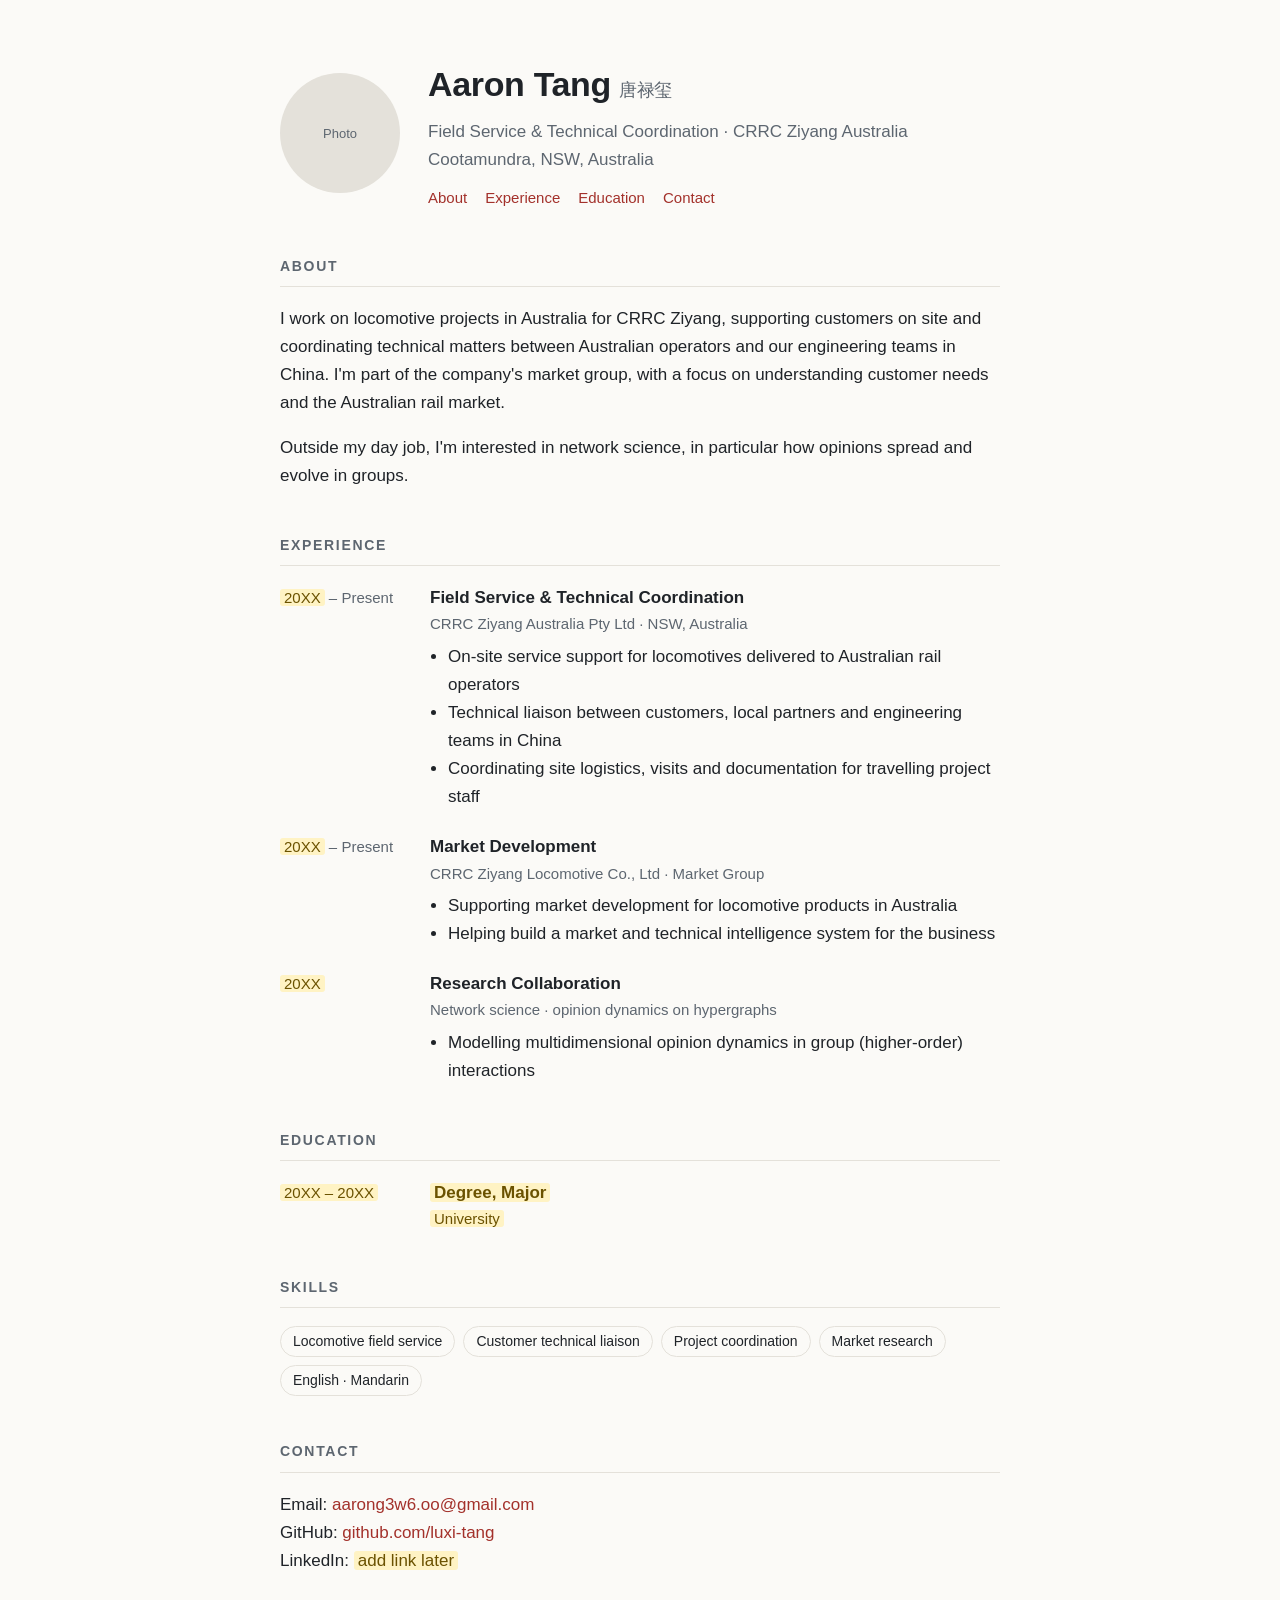
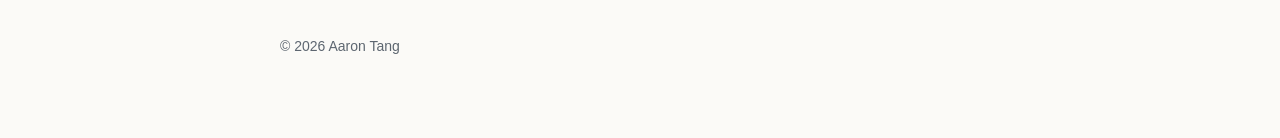
==== index.html @ 5e2300fd "Add files via upload" ====
<!doctype html>
<html lang="en">
<head>
<meta charset="utf-8">
<meta name="viewport" content="width=device-width, initial-scale=1">
<title>Aaron Tang</title>
<meta name="description" content="Aaron Tang — field service and technical coordination for locomotive projects in Australia.">
<style>
  :root{
    --bg:#fbfaf7; --text:#1f2328; --muted:#5d6670; --line:#e4e1da; --accent:#a3312b;
  }
  @media (prefers-color-scheme: dark){
    :root{ --bg:#16181b; --text:#e8e6e1; --muted:#9aa3ad; --line:#2c3035; --accent:#e0786f; }
  }
  *{box-sizing:border-box}
  body{margin:0;background:var(--bg);color:var(--text);
    font:17px/1.65 -apple-system,BlinkMacSystemFont,"Segoe UI",Roboto,"Helvetica Neue","PingFang SC",sans-serif;}
  .wrap{max-width:760px;margin:0 auto;padding:56px 20px 80px}
  header{display:flex;gap:28px;align-items:center;flex-wrap:wrap;margin-bottom:40px}
  .photo{width:120px;height:120px;border-radius:50%;background:var(--line);
    display:flex;align-items:center;justify-content:center;color:var(--muted);font-size:13px;flex-shrink:0}
  h1{margin:0;font-size:34px;letter-spacing:-.01em}
  h1 small{font-size:18px;font-weight:400;color:var(--muted);margin-left:8px}
  .role{margin:6px 0 0;color:var(--muted)}
  nav{margin-top:12px;display:flex;gap:18px;flex-wrap:wrap;font-size:15px}
  a{color:var(--accent);text-decoration:none} a:hover{text-decoration:underline}
  h2{font-size:14px;text-transform:uppercase;letter-spacing:.12em;color:var(--muted);
    border-bottom:1px solid var(--line);padding-bottom:8px;margin:44px 0 18px}
  .item{display:grid;grid-template-columns:130px 1fr;gap:4px 20px;margin-bottom:22px}
  .when{color:var(--muted);font-size:15px;padding-top:2px}
  .item h3{margin:0;font-size:17px}
  .item .org{color:var(--muted);font-size:15px}
  .item ul{margin:6px 0 0;padding-left:18px}
  .tags{display:flex;flex-wrap:wrap;gap:8px;list-style:none;padding:0;margin:0}
  .tags li{border:1px solid var(--line);border-radius:999px;padding:3px 12px;font-size:14px}
  .todo{background:#fff3c4;color:#6b5200;padding:0 4px;border-radius:3px}
  @media (prefers-color-scheme: dark){ .todo{background:#4a3d00;color:#ffe48a} }
  footer{margin-top:60px;color:var(--muted);font-size:14px}
  @media (max-width:560px){ .item{grid-template-columns:1fr} h1{font-size:28px} }
</style>
</head>
<body>
<div class="wrap">

<header>
  <div class="photo">Photo</div>
  <div>
    <h1>Aaron Tang<small>唐禄玺</small></h1>
    <p class="role">Field Service &amp; Technical Coordination · CRRC Ziyang Australia<br>Cootamundra, NSW, Australia</p>
    <nav>
      <a href="#about">About</a>
      <a href="#experience">Experience</a>
      <a href="#education">Education</a>
      <a href="#contact">Contact</a>
    </nav>
  </div>
</header>

<section id="about">
  <h2>About</h2>
  <p>I work on locomotive projects in Australia for CRRC Ziyang, supporting customers on site and coordinating technical matters between Australian operators and our engineering teams in China. I'm part of the company's market group, with a focus on understanding customer needs and the Australian rail market.</p>
  <p>Outside my day job, I'm interested in network science, in particular how opinions spread and evolve in groups.</p>
</section>

<section id="experience">
  <h2>Experience</h2>

  <div class="item">
    <div class="when"><span class="todo">20XX</span> – Present</div>
    <div>
      <h3>Field Service &amp; Technical Coordination</h3>
      <div class="org">CRRC Ziyang Australia Pty Ltd · NSW, Australia</div>
      <ul>
        <li>On-site service support for locomotives delivered to Australian rail operators</li>
        <li>Technical liaison between customers, local partners and engineering teams in China</li>
        <li>Coordinating site logistics, visits and documentation for travelling project staff</li>
      </ul>
    </div>
  </div>

  <div class="item">
    <div class="when"><span class="todo">20XX</span> – Present</div>
    <div>
      <h3>Market Development</h3>
      <div class="org">CRRC Ziyang Locomotive Co., Ltd · Market Group</div>
      <ul>
        <li>Supporting market development for locomotive products in Australia</li>
        <li>Helping build a market and technical intelligence system for the business</li>
      </ul>
    </div>
  </div>

  <div class="item">
    <div class="when"><span class="todo">20XX</span></div>
    <div>
      <h3>Research Collaboration</h3>
      <div class="org">Network science · opinion dynamics on hypergraphs</div>
      <ul>
        <li>Modelling multidimensional opinion dynamics in group (higher-order) interactions</li>
      </ul>
    </div>
  </div>
</section>

<section id="education">
  <h2>Education</h2>
  <div class="item">
    <div class="when"><span class="todo">20XX – 20XX</span></div>
    <div>
      <h3><span class="todo">Degree, Major</span></h3>
      <div class="org"><span class="todo">University</span></div>
    </div>
  </div>
</section>

<section>
  <h2>Skills</h2>
  <ul class="tags">
    <li>Locomotive field service</li>
    <li>Customer technical liaison</li>
    <li>Project coordination</li>
    <li>Market research</li>
    <li>English · Mandarin</li>
  </ul>
</section>

<section id="contact">
  <h2>Contact</h2>
  <p>Email: <a href="mailto:aarong3w6.oo@gmail.com">aarong3w6.oo@gmail.com</a><br>
     GitHub: <a href="https://github.com/luxi-tang">github.com/luxi-tang</a><br>
     LinkedIn: <a href="#"><span class="todo">add link later</span></a></p>
</section>

<footer>© 2026 Aaron Tang</footer>
</div>
</body>
</html>
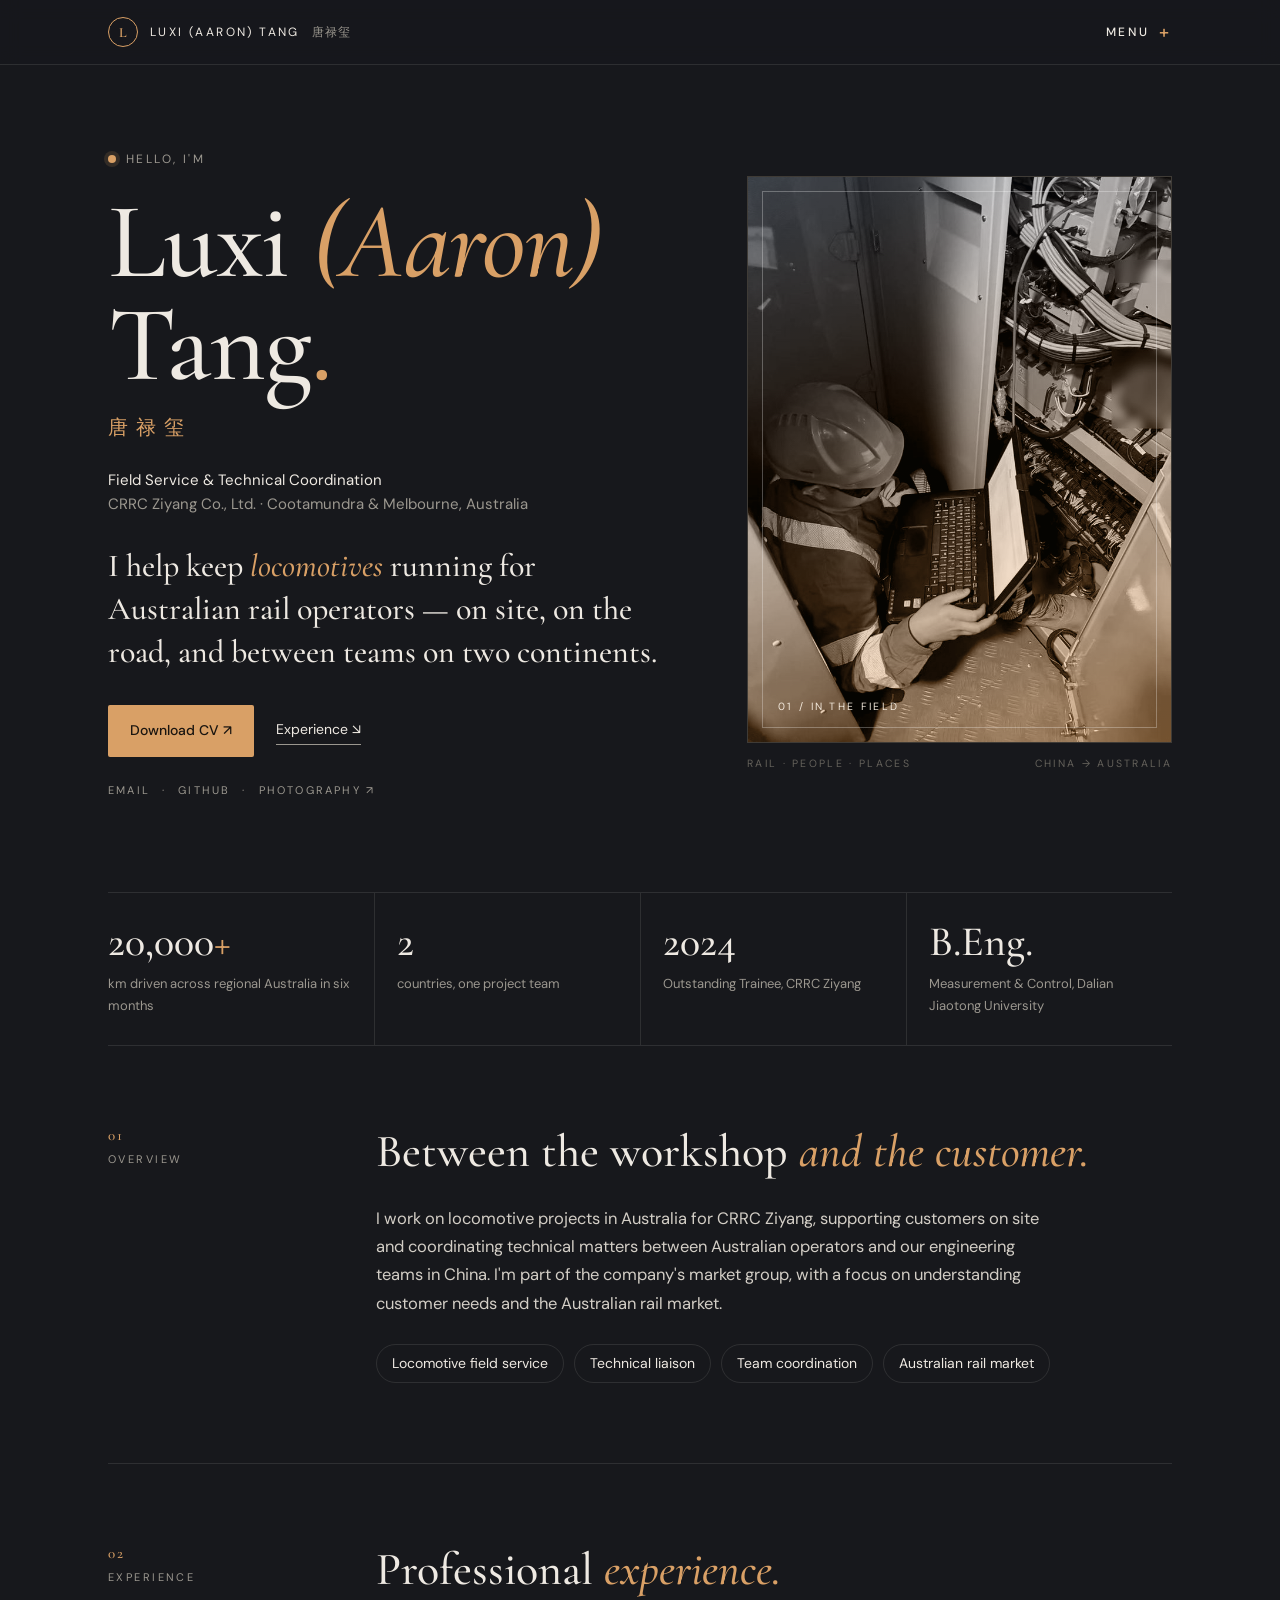
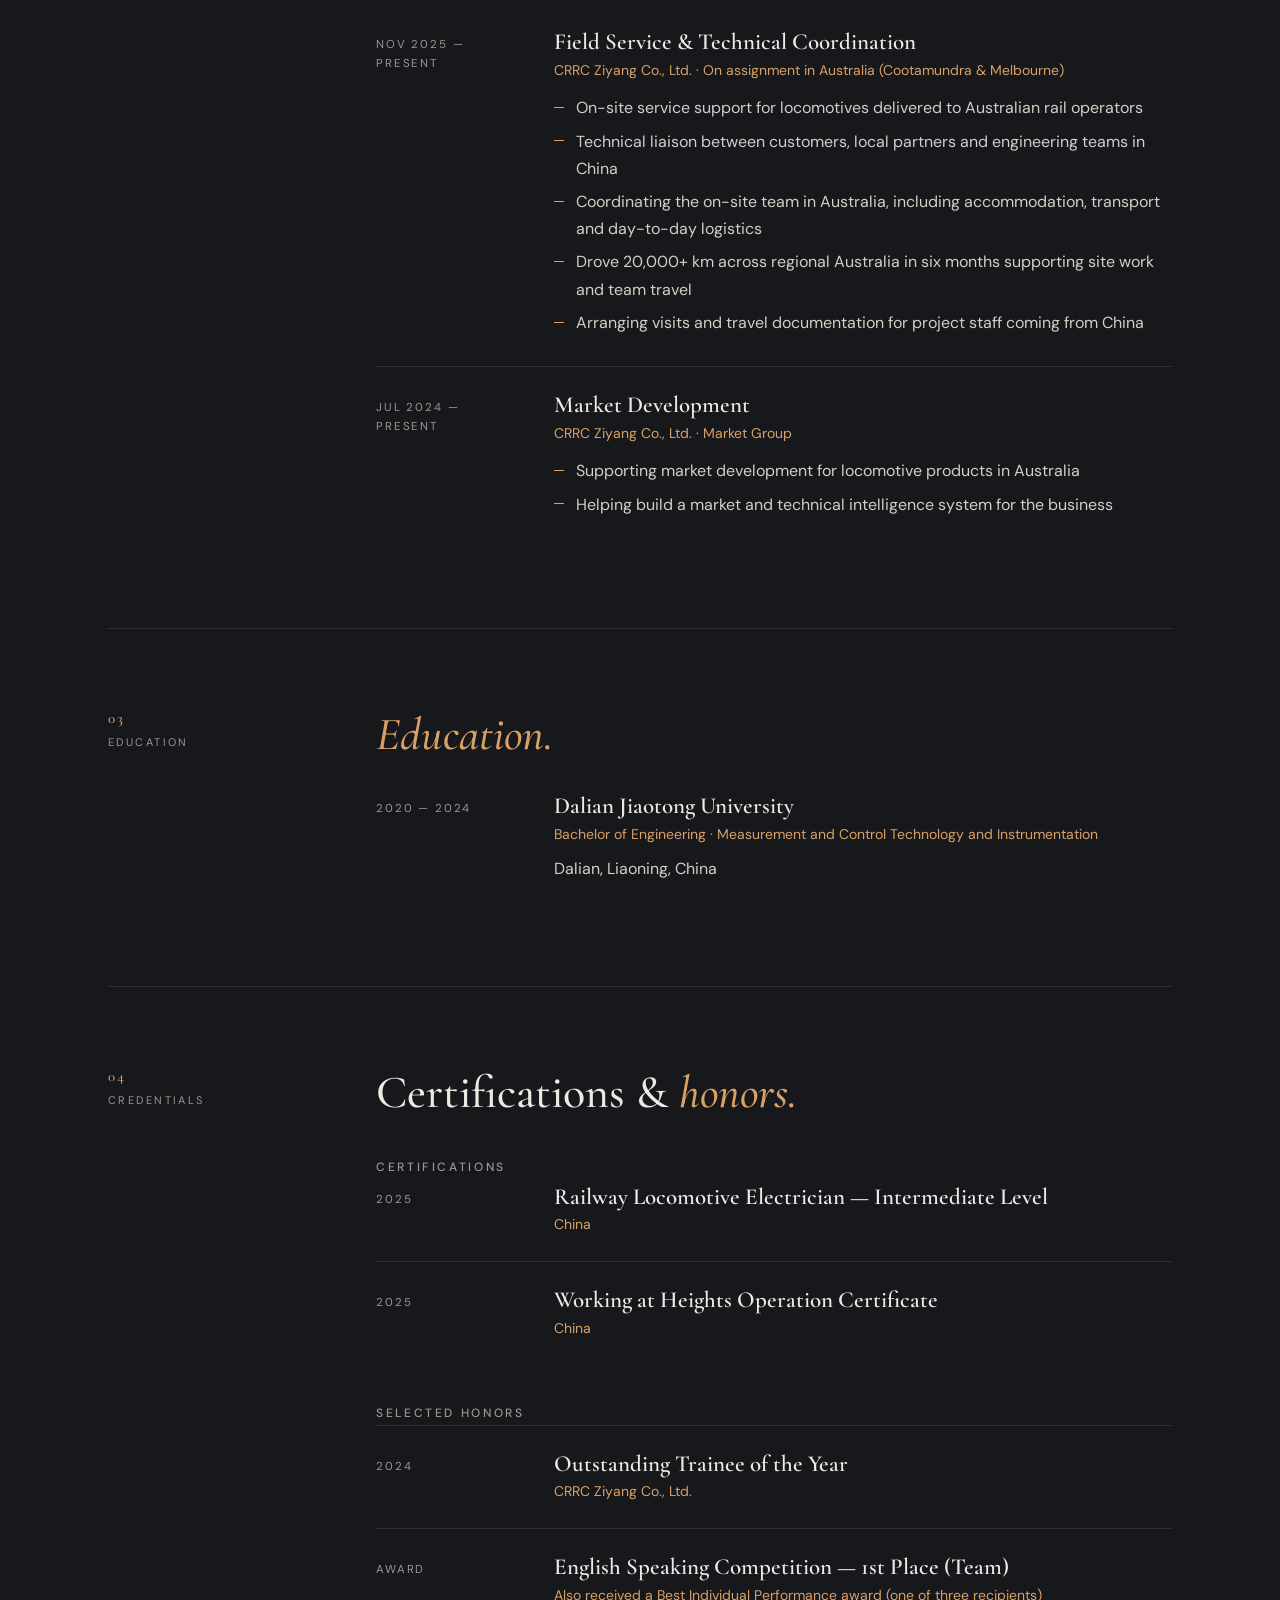
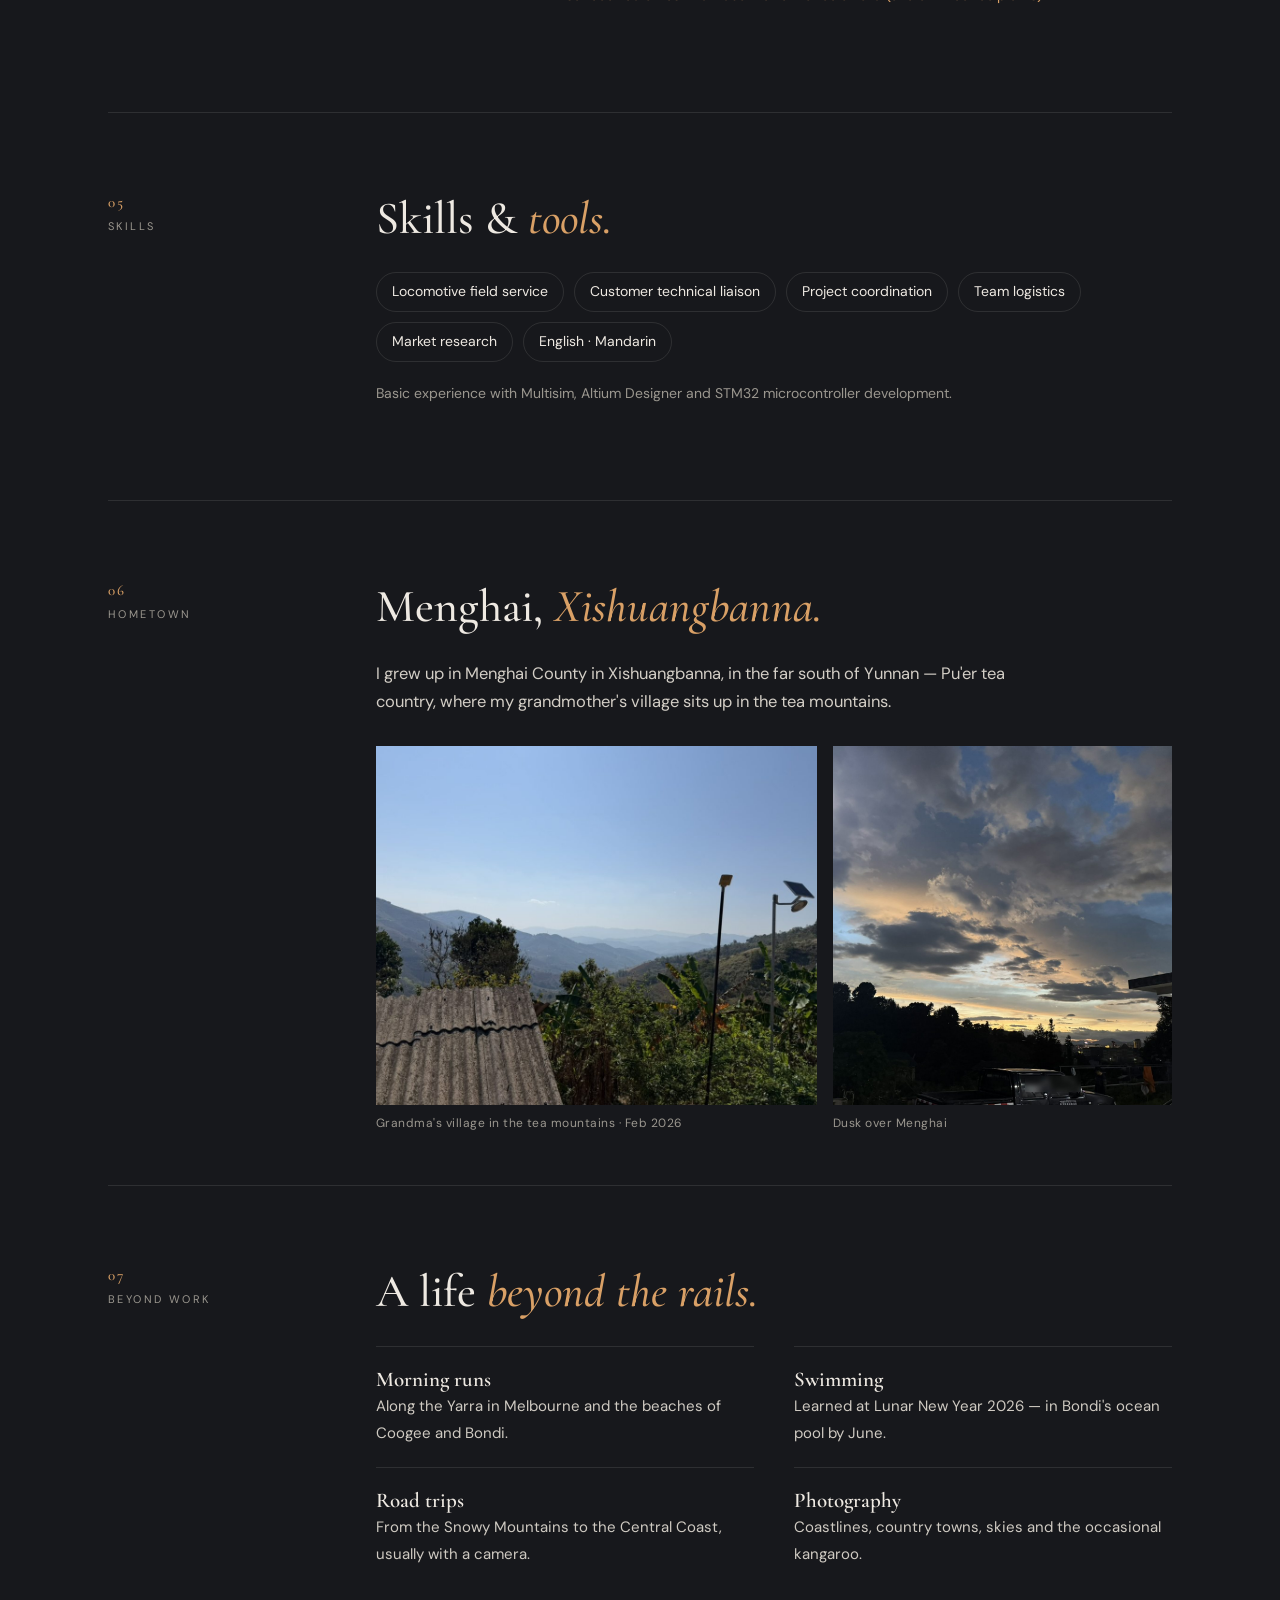
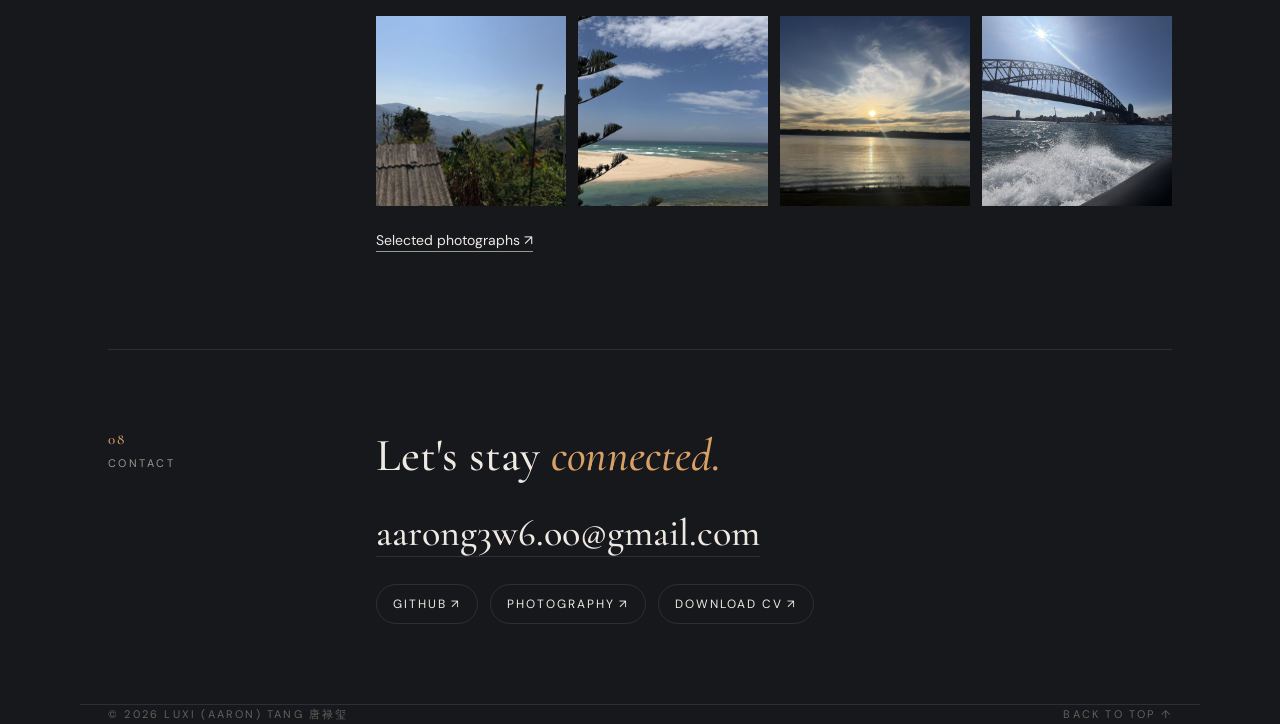
==== commit 5211da3c: "Add files via upload" ====
--- a/index.html
+++ b/index.html
@@ -3,135 +3,215 @@
 <head>
 <meta charset="utf-8">
 <meta name="viewport" content="width=device-width, initial-scale=1">
-<title>Aaron Tang</title>
-<meta name="description" content="Aaron Tang — field service and technical coordination for locomotive projects in Australia.">
-<style>
-  :root{
-    --bg:#fbfaf7; --text:#1f2328; --muted:#5d6670; --line:#e4e1da; --accent:#a3312b;
-  }
-  @media (prefers-color-scheme: dark){
-    :root{ --bg:#16181b; --text:#e8e6e1; --muted:#9aa3ad; --line:#2c3035; --accent:#e0786f; }
-  }
-  *{box-sizing:border-box}
-  body{margin:0;background:var(--bg);color:var(--text);
-    font:17px/1.65 -apple-system,BlinkMacSystemFont,"Segoe UI",Roboto,"Helvetica Neue","PingFang SC",sans-serif;}
-  .wrap{max-width:760px;margin:0 auto;padding:56px 20px 80px}
-  header{display:flex;gap:28px;align-items:center;flex-wrap:wrap;margin-bottom:40px}
-  .photo{width:120px;height:120px;border-radius:50%;background:var(--line);
-    display:flex;align-items:center;justify-content:center;color:var(--muted);font-size:13px;flex-shrink:0}
-  h1{margin:0;font-size:34px;letter-spacing:-.01em}
-  h1 small{font-size:18px;font-weight:400;color:var(--muted);margin-left:8px}
-  .role{margin:6px 0 0;color:var(--muted)}
-  nav{margin-top:12px;display:flex;gap:18px;flex-wrap:wrap;font-size:15px}
-  a{color:var(--accent);text-decoration:none} a:hover{text-decoration:underline}
-  h2{font-size:14px;text-transform:uppercase;letter-spacing:.12em;color:var(--muted);
-    border-bottom:1px solid var(--line);padding-bottom:8px;margin:44px 0 18px}
-  .item{display:grid;grid-template-columns:130px 1fr;gap:4px 20px;margin-bottom:22px}
-  .when{color:var(--muted);font-size:15px;padding-top:2px}
-  .item h3{margin:0;font-size:17px}
-  .item .org{color:var(--muted);font-size:15px}
-  .item ul{margin:6px 0 0;padding-left:18px}
-  .tags{display:flex;flex-wrap:wrap;gap:8px;list-style:none;padding:0;margin:0}
-  .tags li{border:1px solid var(--line);border-radius:999px;padding:3px 12px;font-size:14px}
-  .todo{background:#fff3c4;color:#6b5200;padding:0 4px;border-radius:3px}
-  @media (prefers-color-scheme: dark){ .todo{background:#4a3d00;color:#ffe48a} }
-  footer{margin-top:60px;color:var(--muted);font-size:14px}
-  @media (max-width:560px){ .item{grid-template-columns:1fr} h1{font-size:28px} }
-</style>
+<meta name="theme-color" content="#17181c">
+<title>Luxi (Aaron) Tang</title>
+<meta name="description" content="Luxi (Aaron) Tang 唐禄玺 — field service and technical coordination for locomotive projects in Australia, CRRC Ziyang Co., Ltd.">
+<link rel="preconnect" href="https://fonts.googleapis.com">
+<link rel="preconnect" href="https://fonts.gstatic.com" crossorigin>
+<link href="https://fonts.googleapis.com/css2?family=Cormorant+Garamond:ital,wght@0,500;0,600;1,500&family=DM+Sans:wght@400;500;600&display=swap" rel="stylesheet">
+<link rel="stylesheet" href="style.css">
 </head>
-<body>
-<div class="wrap">
-
-<header>
-  <div class="photo">Photo</div>
-  <div>
-    <h1>Aaron Tang<small>唐禄玺</small></h1>
-    <p class="role">Field Service &amp; Technical Coordination · CRRC Ziyang Australia<br>Cootamundra, NSW, Australia</p>
-    <nav>
-      <a href="#about">About</a>
-      <a href="#experience">Experience</a>
-      <a href="#education">Education</a>
-      <a href="#contact">Contact</a>
-    </nav>
+<body id="top">
+<header class="bar">
+  <div class="wrap">
+    <a class="brand" href="index.html"><span class="mark">L</span><span class="full">Luxi (Aaron) Tang</span><span class="cn">唐禄玺</span></a>
+    <button type="button" class="menubtn" id="menubtn" aria-expanded="false" aria-controls="menu">Menu <i>+</i></button>
   </div>
 </header>
-
-<section id="about">
-  <h2>About</h2>
-  <p>I work on locomotive projects in Australia for CRRC Ziyang, supporting customers on site and coordinating technical matters between Australian operators and our engineering teams in China. I'm part of the company's market group, with a focus on understanding customer needs and the Australian rail market.</p>
-  <p>Outside my day job, I'm interested in network science, in particular how opinions spread and evolve in groups.</p>
-</section>
-
-<section id="experience">
-  <h2>Experience</h2>
-
-  <div class="item">
-    <div class="when"><span class="todo">20XX</span> – Present</div>
-    <div>
-      <h3>Field Service &amp; Technical Coordination</h3>
-      <div class="org">CRRC Ziyang Australia Pty Ltd · NSW, Australia</div>
-      <ul>
-        <li>On-site service support for locomotives delivered to Australian rail operators</li>
-        <li>Technical liaison between customers, local partners and engineering teams in China</li>
-        <li>Coordinating site logistics, visits and documentation for travelling project staff</li>
+<nav class="menu" id="menu" aria-label="Site">
+  <div class="wrap">
+    <div class="lbl">Explore / Luxi Tang</div>
+    <ol><li><a href="#overview"><small>01</small>Overview<span class="arr">↘</span></a></li><li><a href="#experience"><small>02</small>Experience<span class="arr">↘</span></a></li><li><a href="#education"><small>03</small>Education<span class="arr">↘</span></a></li><li><a href="#honors"><small>04</small>Certifications &amp; honors<span class="arr">↘</span></a></li><li><a href="#skills"><small>05</small>Skills<span class="arr">↘</span></a></li><li><a href="#hometown"><small>06</small>Menghai, Xishuangbanna<span class="arr">↘</span></a></li><li><a href="photography.html"><small>07</small>Photography<span class="arr">↗</span></a></li><li><a href="Luxi_Tang_CV.pdf" download><small>08</small>Download CV<span class="arr">↗</span></a></li></ol>
+  </div>
+</nav>
+
+<main class="wrap">
+
+  <div class="hero" id="overview">
+    <div>
+      <div class="hello">Hello, I'm</div>
+      <h1>Luxi <em>(Aaron)</em><br>Tang<span class="dot">.</span></h1>
+      <div class="cnname">唐禄玺</div>
+      <p class="role">Field Service &amp; Technical Coordination<br><span>CRRC Ziyang Co., Ltd. · Cootamundra &amp; Melbourne, Australia</span></p>
+      <p class="lead">I help keep <em>locomotives</em> running for Australian rail operators — on site, on the road, and between teams on two continents.</p>
+      <div class="cta">
+        <a class="btn" href="Luxi_Tang_CV.pdf" download>Download CV ↗</a>
+        <a class="ghost" href="#experience">Experience ↘</a>
+      </div>
+      <div class="links">
+        <a href="mailto:aarong3w6.oo@gmail.com">Email</a><span>·</span>
+        <a href="https://github.com/luxi-tang">GitHub</a><span>·</span>
+        <a href="photography.html">Photography ↗</a>
+      </div>
+    </div>
+    <div>
+      <figure class="frame">
+        <img src="img/field.jpg" alt="Luxi Tang working on a locomotive electrical cabinet">
+        <figcaption>01 / In the field</figcaption>
+      </figure>
+      <div class="under"><span>Rail · People · Places</span><span>China → Australia</span></div>
+    </div>
+  </div>
+
+  <div class="stats">
+    <div class="stat"><b>20,000<i>+</i></b><span>km driven across regional Australia in six months</span></div>
+    <div class="stat"><b>2</b><span>countries, one project team</span></div>
+    <div class="stat"><b>2024</b><span>Outstanding Trainee, CRRC Ziyang</span></div>
+    <div class="stat"><b>B.Eng.</b><span>Measurement &amp; Control, Dalian Jiaotong University</span></div>
+  </div>
+
+  <section class="block" id="about">
+    <div class="label"><b>01</b>Overview</div>
+    <div>
+      <h2>Between the workshop <em>and the customer.</em></h2>
+      <p class="prose">I work on locomotive projects in Australia for CRRC Ziyang, supporting customers on site and coordinating technical matters between Australian operators and our engineering teams in China. I'm part of the company's market group, with a focus on understanding customer needs and the Australian rail market.</p>
+      <ul class="chips">
+        <li>Locomotive field service</li>
+        <li>Technical liaison</li>
+        <li>Team coordination</li>
+        <li>Australian rail market</li>
       </ul>
     </div>
-  </div>
-
-  <div class="item">
-    <div class="when"><span class="todo">20XX</span> – Present</div>
-    <div>
-      <h3>Market Development</h3>
-      <div class="org">CRRC Ziyang Locomotive Co., Ltd · Market Group</div>
-      <ul>
-        <li>Supporting market development for locomotive products in Australia</li>
-        <li>Helping build a market and technical intelligence system for the business</li>
+  </section>
+
+  <section class="block" id="experience">
+    <div class="label"><b>02</b>Experience</div>
+    <div>
+      <h2>Professional <em>experience.</em></h2>
+      <div class="entry">
+        <div class="when">Nov 2025 — Present</div>
+        <div>
+          <h3>Field Service &amp; Technical Coordination</h3>
+          <div class="org">CRRC Ziyang Co., Ltd. · On assignment in Australia (Cootamundra &amp; Melbourne)</div>
+          <ul>
+            <li>On-site service support for locomotives delivered to Australian rail operators</li>
+            <li>Technical liaison between customers, local partners and engineering teams in China</li>
+            <li>Coordinating the on-site team in Australia, including accommodation, transport and day-to-day logistics</li>
+            <li>Drove 20,000+ km across regional Australia in six months supporting site work and team travel</li>
+            <li>Arranging visits and travel documentation for project staff coming from China</li>
+          </ul>
+        </div>
+      </div>
+      <div class="entry">
+        <div class="when">Jul 2024 — Present</div>
+        <div>
+          <h3>Market Development</h3>
+          <div class="org">CRRC Ziyang Co., Ltd. · Market Group</div>
+          <ul>
+            <li>Supporting market development for locomotive products in Australia</li>
+            <li>Helping build a market and technical intelligence system for the business</li>
+          </ul>
+        </div>
+      </div>
+    </div>
+  </section>
+
+  <section class="block" id="education">
+    <div class="label"><b>03</b>Education</div>
+    <div>
+      <h2><em>Education.</em></h2>
+      <div class="entry">
+        <div class="when">2020 — 2024</div>
+        <div>
+          <h3>Dalian Jiaotong University</h3>
+          <div class="org">Bachelor of Engineering · Measurement and Control Technology and Instrumentation</div>
+          <p>Dalian, Liaoning, China</p>
+        </div>
+      </div>
+    </div>
+  </section>
+
+  <section class="block" id="honors">
+    <div class="label"><b>04</b>Credentials</div>
+    <div>
+      <h2>Certifications &amp; <em>honors.</em></h2>
+      <h3 class="sub">Certifications</h3>
+      <div class="entry">
+        <div class="when">2025</div>
+        <div><h3>Railway Locomotive Electrician — Intermediate Level</h3><div class="org">China</div></div>
+      </div>
+      <div class="entry">
+        <div class="when">2025</div>
+        <div><h3>Working at Heights Operation Certificate</h3><div class="org">China</div></div>
+      </div>
+      <h3 class="sub">Selected honors</h3>
+      <div class="entry">
+        <div class="when">2024</div>
+        <div><h3>Outstanding Trainee of the Year</h3><div class="org">CRRC Ziyang Co., Ltd.</div></div>
+      </div>
+      <div class="entry">
+        <div class="when">Award</div>
+        <div><h3>English Speaking Competition — 1st Place (Team)</h3><div class="org">Also received a Best Individual Performance award (one of three recipients)</div></div>
+      </div>
+    </div>
+  </section>
+
+  <section class="block" id="skills">
+    <div class="label"><b>05</b>Skills</div>
+    <div>
+      <h2>Skills &amp; <em>tools.</em></h2>
+      <ul class="chips" style="margin-top:0">
+        <li>Locomotive field service</li>
+        <li>Customer technical liaison</li>
+        <li>Project coordination</li>
+        <li>Team logistics</li>
+        <li>Market research</li>
+        <li>English · Mandarin</li>
       </ul>
-    </div>
-  </div>
-
-  <div class="item">
-    <div class="when"><span class="todo">20XX</span></div>
-    <div>
-      <h3>Research Collaboration</h3>
-      <div class="org">Network science · opinion dynamics on hypergraphs</div>
-      <ul>
-        <li>Modelling multidimensional opinion dynamics in group (higher-order) interactions</li>
-      </ul>
-    </div>
-  </div>
-</section>
-
-<section id="education">
-  <h2>Education</h2>
-  <div class="item">
-    <div class="when"><span class="todo">20XX – 20XX</span></div>
-    <div>
-      <h3><span class="todo">Degree, Major</span></h3>
-      <div class="org"><span class="todo">University</span></div>
-    </div>
-  </div>
-</section>
-
-<section>
-  <h2>Skills</h2>
-  <ul class="tags">
-    <li>Locomotive field service</li>
-    <li>Customer technical liaison</li>
-    <li>Project coordination</li>
-    <li>Market research</li>
-    <li>English · Mandarin</li>
-  </ul>
-</section>
-
-<section id="contact">
-  <h2>Contact</h2>
-  <p>Email: <a href="mailto:aarong3w6.oo@gmail.com">aarong3w6.oo@gmail.com</a><br>
-     GitHub: <a href="https://github.com/luxi-tang">github.com/luxi-tang</a><br>
-     LinkedIn: <a href="#"><span class="todo">add link later</span></a></p>
-</section>
-
-<footer>© 2026 Aaron Tang</footer>
-</div>
+      <p class="note">Basic experience with Multisim, Altium Designer and STM32 microcontroller development.</p>
+    </div>
+  </section>
+
+  <section class="block" id="hometown">
+    <div class="label"><b>06</b>Hometown</div>
+    <div>
+      <h2>Menghai, <em>Xishuangbanna.</em></h2>
+      <p class="prose">I grew up in Menghai County in Xishuangbanna, in the far south of Yunnan — Pu'er tea country, where my grandmother's village sits up in the tea mountains.</p>
+      <div class="home-grid">
+        <figure><img loading="lazy" src="img/hometown.jpg" alt="Grandma's village in the tea mountains of Menghai"><figcaption>Grandma's village in the tea mountains · Feb 2026</figcaption></figure>
+        <figure><img loading="lazy" src="img/hometown-dusk.jpg" alt="Dusk over Menghai"><figcaption>Dusk over Menghai</figcaption></figure>
+      </div>
+    </div>
+  </section>
+
+  <section class="block" id="life">
+    <div class="label"><b>07</b>Beyond work</div>
+    <div>
+      <h2>A life <em>beyond the rails.</em></h2>
+      <div class="life">
+        <div><b>Morning runs</b><span>Along the Yarra in Melbourne and the beaches of Coogee and Bondi.</span></div>
+        <div><b>Swimming</b><span>Learned at Lunar New Year 2026 — in Bondi's ocean pool by June.</span></div>
+        <div><b>Road trips</b><span>From the Snowy Mountains to the Central Coast, usually with a camera.</span></div>
+        <div><b>Photography</b><span>Coastlines, country towns, skies and the occasional kangaroo.</span></div>
+      </div>
+      <div class="strip"><a href="photography.html"><img loading="lazy" src="gallery/24-grandmas-village.jpg" alt=""></a><a href="photography.html"><img loading="lazy" src="gallery/09-the-entrance.jpg" alt=""></a><a href="photography.html"><img loading="lazy" src="gallery/47-lake-albert-sunset.jpg" alt=""></a><a href="photography.html"><img loading="lazy" src="gallery/41-harbour-bridge.jpg" alt=""></a></div>
+      <p style="margin-top:20px"><a class="ghost" href="photography.html">Selected photographs ↗</a></p>
+    </div>
+  </section>
+
+  <section class="block contact" id="contact">
+    <div class="label"><b>08</b>Contact</div>
+    <div>
+      <h2>Let's stay <em>connected.</em></h2>
+      <p><a class="big" href="mailto:aarong3w6.oo@gmail.com">aarong3w6.oo@gmail.com</a></p>
+      <div class="iconrow">
+        <a href="https://github.com/luxi-tang">GitHub ↗</a>
+        <a href="photography.html">Photography ↗</a>
+        <a href="Luxi_Tang_CV.pdf" download>Download CV ↗</a>
+      </div>
+    </div>
+  </section>
+</main>
+<footer class="wrap">
+  <span>© 2026 Luxi (Aaron) Tang 唐禄玺</span>
+  <a href="#top">Back to top ↑</a>
+</footer>
+<script>
+(function(){var b=document.getElementById('menubtn'),m=document.getElementById('menu');
+function set(o){document.body.classList.toggle('menu-open',o);b.setAttribute('aria-expanded',o);}
+b.addEventListener('click',function(){set(!document.body.classList.contains('menu-open'));});
+m.addEventListener('click',function(e){if(e.target.closest('a'))set(false);});
+document.addEventListener('keydown',function(e){if(e.key==='Escape')set(false);});})();
+</script>
 </body>
 </html>
--- a/style.css
+++ b/style.css
@@ -0,0 +1,166 @@
+:root{
+  --bg:#17181c; --bg2:#1e2025; --text:#eee9e2; --muted:#9b978f; --faint:#64615b;
+  --line:rgba(238,233,226,.11); --accent:#d9a066; --accent-soft:rgba(217,160,102,.14);
+  --serif:"Cormorant Garamond",Georgia,"Songti SC",serif;
+  --sans:"DM Sans",-apple-system,BlinkMacSystemFont,"Segoe UI","PingFang SC",sans-serif;
+}
+*{box-sizing:border-box}
+html{scroll-behavior:smooth}
+body{margin:0;background:var(--bg);color:var(--text);font:16px/1.7 var(--sans);
+  background-image:radial-gradient(1100px 650px at 88% -8%,rgba(217,160,102,.09),transparent 60%)}
+a{color:inherit;text-decoration:none}
+img{max-width:100%}
+.wrap{max-width:1120px;margin:0 auto;padding:0 28px}
+em{font-style:italic;color:var(--accent)}
+
+/* ---------- top bar + menu ---------- */
+.bar{position:sticky;top:0;z-index:20;background:rgba(23,24,28,.86);backdrop-filter:blur(10px);-webkit-backdrop-filter:blur(10px);border-bottom:1px solid var(--line)}
+.bar .wrap{display:flex;align-items:center;justify-content:space-between;height:64px;gap:16px}
+.brand{display:flex;align-items:center;gap:12px;font-size:12px;letter-spacing:.2em;text-transform:uppercase}
+.brand .mark{width:30px;height:30px;border:1px solid var(--accent);border-radius:50%;display:grid;place-items:center;font:600 14px var(--serif);color:var(--accent);letter-spacing:0}
+.brand .cn{letter-spacing:.1em;color:var(--muted)}
+.menubtn{background:none;border:0;color:var(--text);font:500 12px var(--sans);letter-spacing:.22em;text-transform:uppercase;cursor:pointer;display:flex;align-items:center;gap:10px;padding:8px 0}
+.menubtn i{font-style:normal;font-size:18px;color:var(--accent);transition:transform .3s;display:inline-block}
+.menu-open .menubtn i{transform:rotate(45deg)}
+.menu{position:fixed;inset:64px 0 0 0;z-index:19;background:rgba(23,24,28,.97);backdrop-filter:blur(12px);-webkit-backdrop-filter:blur(12px);
+  opacity:0;pointer-events:none;transition:opacity .25s;overflow:auto}
+.menu-open .menu{opacity:1;pointer-events:auto}
+.menu .wrap{padding-top:48px;padding-bottom:48px}
+.menu .lbl{font-size:11px;letter-spacing:.22em;text-transform:uppercase;color:var(--muted);margin-bottom:22px}
+.menu ol{list-style:none;margin:0;padding:0;border-top:1px solid var(--line)}
+.menu li a{display:flex;align-items:baseline;gap:22px;padding:16px 0;border-bottom:1px solid var(--line);font:500 clamp(24px,3.4vw,38px)/1.2 var(--serif);transition:color .2s,padding .2s}
+.menu li a:hover{color:var(--accent);padding-left:8px}
+.menu li a small{font:500 12px var(--sans);letter-spacing:.16em;color:var(--accent);min-width:28px}
+.menu li a span.arr{margin-left:auto;font:400 18px var(--sans);color:var(--muted)}
+
+/* ---------- hero ---------- */
+.hero{display:grid;grid-template-columns:1.15fr .85fr;gap:64px;align-items:center;padding:84px 0 92px}
+.hello{display:flex;align-items:center;gap:10px;font-size:12px;letter-spacing:.2em;text-transform:uppercase;color:var(--muted)}
+.hello::before{content:"";width:8px;height:8px;border-radius:50%;background:var(--accent);box-shadow:0 0 0 4px var(--accent-soft)}
+h1{font:500 clamp(60px,8.4vw,112px)/.95 var(--serif);margin:22px 0 14px;letter-spacing:-.015em}
+h1 em{font-weight:500}
+h1 .dot{color:var(--accent)}
+.cnname{font-size:20px;letter-spacing:.4em;color:var(--accent)}
+.role{margin:24px 0 0;font-size:15px;line-height:1.6}
+.role span{color:var(--muted)}
+.lead{font:500 clamp(25px,2.8vw,32px)/1.35 var(--serif);margin:28px 0 0;max-width:560px}
+.cta{display:flex;gap:22px;align-items:center;margin-top:32px;flex-wrap:wrap}
+.btn{background:var(--accent);color:#1a1510;padding:14px 22px;font-size:14px;font-weight:500;border-radius:2px;transition:background .2s}
+.btn:hover{background:#e6b27c}
+.ghost{font-size:14px;border-bottom:1px solid var(--muted);padding-bottom:2px}
+.ghost:hover{color:var(--accent);border-color:var(--accent)}
+.links{margin-top:24px;font-size:11px;letter-spacing:.2em;text-transform:uppercase;color:var(--muted);display:flex;gap:12px;flex-wrap:wrap}
+.links a:hover{color:var(--accent)}
+.frame{position:relative;aspect-ratio:3/4;overflow:hidden;border:1px solid var(--line);background:#2a2520;margin:0}
+.frame img{width:100%;height:100%;object-fit:cover;object-position:center 40%;filter:grayscale(1) contrast(1.05) brightness(.95);mix-blend-mode:luminosity;opacity:.9}
+.frame::before{content:"";position:absolute;inset:0;background:linear-gradient(160deg,rgba(64,78,96,.55),rgba(217,160,102,.55));mix-blend-mode:color;z-index:1}
+.frame::after{content:"";position:absolute;inset:14px;border:1px solid rgba(255,255,255,.28);z-index:2}
+.frame figcaption{position:absolute;left:30px;bottom:26px;z-index:3;font-size:10.5px;letter-spacing:.22em;text-transform:uppercase;color:#f3e9dc}
+.under{display:flex;justify-content:space-between;margin-top:12px;font-size:10.5px;letter-spacing:.22em;text-transform:uppercase;color:var(--faint)}
+
+/* ---------- sections ---------- */
+section.block{display:grid;grid-template-columns:220px 1fr;gap:48px;padding:80px 0;border-top:1px solid var(--line)}
+.label{font-size:11px;letter-spacing:.22em;text-transform:uppercase;color:var(--muted)}
+.label b{display:block;font:500 15px var(--serif);color:var(--accent);letter-spacing:.1em;margin-bottom:6px}
+h2{font:500 clamp(32px,3.8vw,46px)/1.12 var(--serif);margin:0 0 28px}
+h3.sub{font:500 12px var(--sans);letter-spacing:.22em;text-transform:uppercase;color:var(--muted);margin:40px 0 4px}
+.prose{color:#d3cec6;font-size:16.5px;max-width:680px;margin:0 0 16px}
+.chips{display:flex;flex-wrap:wrap;gap:10px;list-style:none;padding:0;margin:26px 0 0}
+.chips li{border:1px solid var(--line);padding:7px 15px;font-size:14px;border-radius:999px}
+.entry{display:grid;grid-template-columns:150px 1fr;gap:6px 28px;padding:24px 0;border-top:1px solid var(--line)}
+.entry:first-of-type{border-top:0;padding-top:4px}
+.when{font-size:11.5px;letter-spacing:.16em;text-transform:uppercase;color:var(--muted);padding-top:7px}
+.entry h3{margin:0;font:600 23px/1.25 var(--serif)}
+.entry .org{color:var(--accent);font-size:14px;margin-top:2px}
+.entry ul{margin:12px 0 0;padding:0;list-style:none;color:#d3cec6}
+.entry li{position:relative;padding-left:22px;margin:6px 0}
+.entry li::before{content:"";position:absolute;left:0;top:.8em;width:10px;height:1px;background:var(--accent)}
+.entry p{margin:8px 0 0;color:#d3cec6}
+.stats{display:grid;grid-template-columns:repeat(4,1fr);border-top:1px solid var(--line)}
+.stat{padding:28px 22px;border-left:1px solid var(--line)}
+.stat:first-child{border-left:0;padding-left:0}
+.stat b{display:block;font:500 42px/1 var(--serif)}
+.stat b i{color:var(--accent);font-style:normal}
+.stat span{display:block;margin-top:10px;font-size:13px;color:var(--muted)}
+.note{color:var(--muted);font-size:14px;margin-top:20px}
+
+/* hometown */
+.home-grid{display:grid;grid-template-columns:1.3fr 1fr;gap:16px;margin-top:30px}
+.home-grid figure{margin:0}
+.home-grid img{display:block;width:100%;height:100%;object-fit:cover;aspect-ratio:4/3}
+.home-grid figcaption{font-size:12px;color:var(--muted);margin-top:8px;letter-spacing:.04em}
+
+/* life */
+.life{display:grid;grid-template-columns:repeat(2,1fr);gap:0 40px}
+.life div{padding:20px 0;border-top:1px solid var(--line)}
+.life b{display:block;font:600 21px var(--serif)}
+.life span{color:#cfcac2;font-size:15px}
+
+/* photo strip on home */
+.strip{display:grid;grid-template-columns:repeat(4,1fr);gap:12px;margin-top:28px}
+.strip a{display:block;overflow:hidden;aspect-ratio:1;background:#222}
+.strip img{width:100%;height:100%;object-fit:cover;transition:transform .5s}
+.strip a:hover img{transform:scale(1.05)}
+
+/* contact + footer */
+.contact .big{font:500 clamp(24px,3.2vw,38px) var(--serif);border-bottom:1px solid var(--line);transition:.2s}
+.contact .big:hover{color:var(--accent);border-color:var(--accent)}
+.iconrow{display:flex;flex-wrap:wrap;gap:12px;margin-top:28px}
+.iconrow a{border:1px solid var(--line);padding:9px 16px;font-size:12px;letter-spacing:.16em;text-transform:uppercase;border-radius:999px;transition:.2s}
+.iconrow a:hover{border-color:var(--accent);color:var(--accent)}
+footer{border-top:1px solid var(--line);padding:30px 0 52px;display:flex;justify-content:space-between;gap:16px;flex-wrap:wrap;font-size:11px;letter-spacing:.2em;text-transform:uppercase;color:var(--faint)}
+footer a:hover{color:var(--accent)}
+
+/* ---------- photography page ---------- */
+.phead{padding:76px 0 40px}
+.phead h1{font-size:clamp(52px,7vw,92px)}
+.gtabs{display:inline-flex;border:1px solid var(--line);border-radius:999px;padding:4px;margin:8px 0 10px}
+.gtab{background:none;border:0;color:var(--muted);font:500 13px var(--sans);letter-spacing:.06em;padding:8px 18px;border-radius:999px;cursor:pointer}
+.gtab span{opacity:.6;margin-left:4px}
+.gtab.on{background:var(--accent);color:#1a1510}
+.gjump{display:flex;flex-wrap:wrap;gap:8px 18px;margin-top:18px;font-size:11px;letter-spacing:.2em;text-transform:uppercase;color:var(--muted)}
+.gjump a:hover{color:var(--accent)}
+.ggroup{padding:56px 0 20px;border-top:1px solid var(--line)}
+.ghead{display:flex;align-items:baseline;justify-content:space-between;gap:16px;margin-bottom:22px}
+.ghead h2{margin:0;font-size:clamp(28px,3.2vw,40px)}
+.ghead small{font-size:11px;letter-spacing:.2em;color:var(--muted);text-transform:uppercase}
+.grid{columns:3 240px;column-gap:14px}
+.gitem{break-inside:avoid;margin:0 0 18px}
+.gbtn{display:block;width:100%;padding:0;border:0;background:#222;cursor:zoom-in;overflow:hidden}
+.gbtn img{display:block;width:100%;height:auto;transition:transform .5s}
+.gbtn:hover img{transform:scale(1.03)}
+.gitem figcaption{padding:8px 2px 0;font-size:12px;line-height:1.45;color:var(--muted)}
+.gitem figcaption b{display:block;font:600 16px/1.3 var(--serif);color:var(--text)}
+.gitem .gnote{display:block;color:var(--accent);font-style:italic;margin-top:2px}
+.mode-hl .gitem[data-hl="0"]{display:none}
+.mode-hl .ggroup.empty{display:none}
+.lb{position:fixed;inset:0;z-index:50;background:rgba(10,11,12,.96);display:none;align-items:center;justify-content:center;flex-direction:column;padding:56px 16px 24px}
+.lb.open{display:flex}
+.lb img{max-width:100%;max-height:calc(100vh - 150px);object-fit:contain}
+.lb .cap{margin-top:16px;text-align:center;max-width:640px}
+.lb .cap b{display:block;font:500 22px var(--serif)}
+.lb .cap span{color:var(--muted);font-size:13px}
+.lb .cap i{display:block;color:var(--accent);font-size:14px;margin-top:4px}
+.lb button{position:absolute;background:none;border:0;color:var(--text);font-size:30px;cursor:pointer;padding:12px;opacity:.75}
+.lb button:hover{opacity:1;color:var(--accent)}
+.lb .x{top:10px;right:14px}.lb .pv{left:8px;top:50%;transform:translateY(-50%)}.lb .nx{right:8px;top:50%;transform:translateY(-50%)}
+.lb .ct{position:absolute;top:22px;left:22px;font-size:11px;letter-spacing:.2em;color:var(--muted)}
+
+/* ---------- responsive ---------- */
+@media (max-width:900px){
+  .hero{grid-template-columns:1fr;gap:44px;padding:52px 0 64px}
+  .frame{max-width:420px}
+  section.block{grid-template-columns:1fr;gap:18px;padding:60px 0}
+  .stats{grid-template-columns:1fr 1fr}
+  .stat:nth-child(3){border-left:0;padding-left:0}
+  .stat:nth-child(n+3){border-top:1px solid var(--line)}
+  .home-grid{grid-template-columns:1fr}
+  .strip{grid-template-columns:repeat(2,1fr)}
+}
+@media (max-width:560px){
+  .wrap{padding:0 16px}
+  .brand .full{display:none}
+  .entry{grid-template-columns:1fr}
+  .when{padding-top:0}
+  .life{grid-template-columns:1fr}
+}
